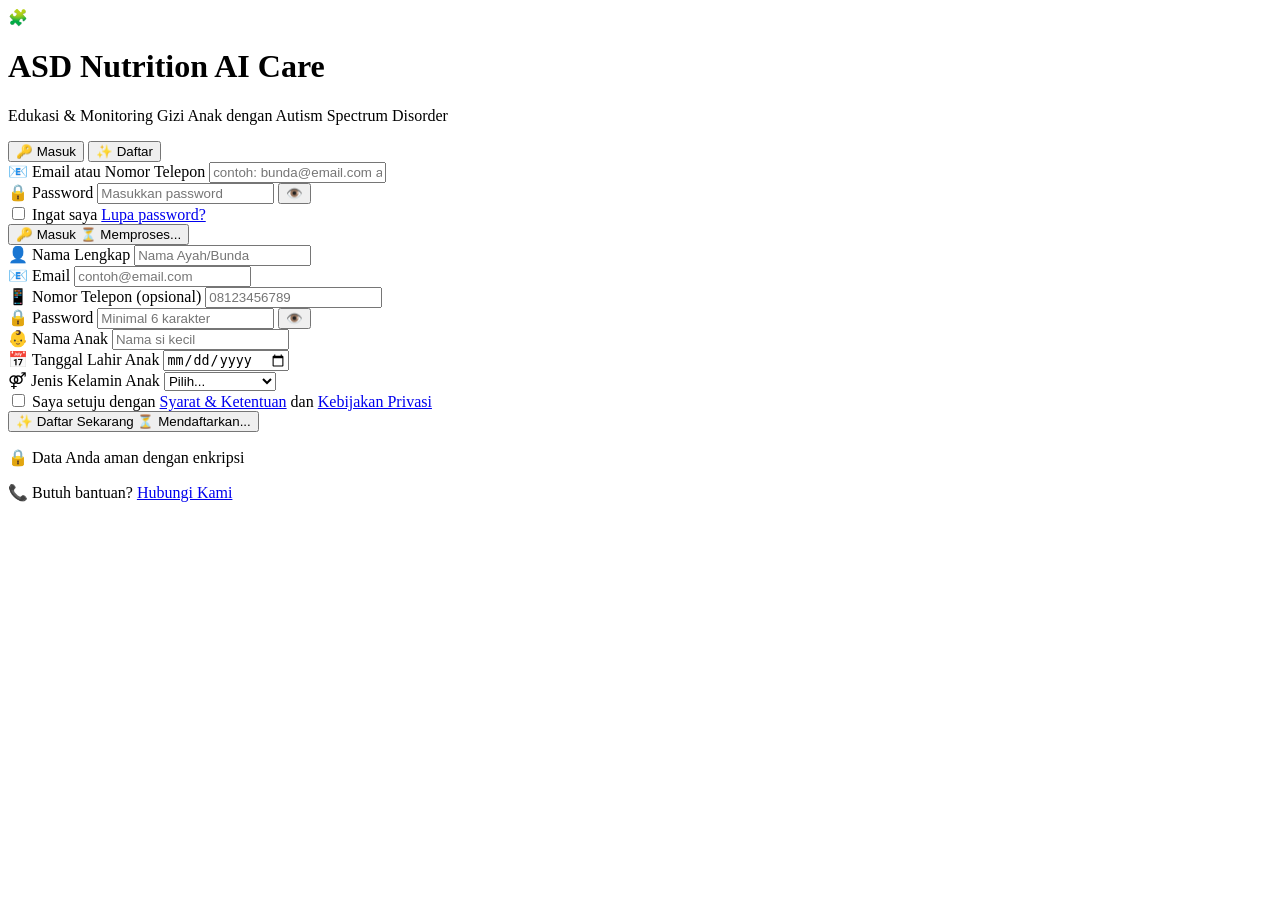
==== index.html @ 7f582e12 "Add files via upload" ====
<!DOCTYPE html>
<html lang="id">
<head>
    <meta charset="UTF-8">
    <meta name="viewport" content="width=device-width, initial-scale=1.0">
    <title>Login - ASD Nutrition AI Care</title>
    <link rel="stylesheet" href="css/style.css">
</head>
<body>

    <div class="auth-container">
        
        <!-- HEADER -->
        <div class="auth-header">
            <div class="logo-puzzle">🧩</div>
            <h1>ASD Nutrition AI Care</h1>
            <p>Edukasi & Monitoring Gizi Anak dengan Autism Spectrum Disorder</p>
        </div>

        <!-- TABS -->
        <div class="auth-tabs">
            <button class="tab-btn active" onclick="switchTab('login')">🔑 Masuk</button>
            <button class="tab-btn" onclick="switchTab('register')">✨ Daftar</button>
        </div>

        <!-- FORM LOGIN -->
        <form id="loginForm" class="auth-form active" onsubmit="handleLogin(event)">
            
            <div class="form-group">
                <label>📧 Email atau Nomor Telepon</label>
                <input type="text" id="loginId" placeholder="contoh: bunda@email.com atau 08123456789" required autocomplete="email">
            </div>
            
            <div class="form-group">
                <label>🔒 Password</label>
                <input type="password" id="loginPassword" placeholder="Masukkan password" required minlength="6">
                <button type="button" class="toggle-password" onclick="togglePassword('loginPassword')">👁️</button>
            </div>

            <div class="form-options">
                <label class="remember-me">
                    <input type="checkbox" id="rememberMe"> Ingat saya
                </label>
                <a href="#" class="forgot-password" onclick="alert('Fitur reset password akan segera hadir.')">Lupa password?</a>
            </div>

            <button type="submit" class="btn-auth" id="loginBtn">
                <span class="btn-text">🔑 Masuk</span>
                <span class="btn-loading">⏳ Memproses...</span>
            </button>

            <div id="loginMessage" class="message"></div>
        </form>

        <!-- FORM REGISTER -->
        <form id="registerForm" class="auth-form" onsubmit="handleRegister(event)">
            
            <div class="form-group">
                <label>👤 Nama Lengkap</label>
                <input type="text" id="regNama" placeholder="Nama Ayah/Bunda" required>
            </div>

            <div class="form-group">
                <label>📧 Email</label>
                <input type="email" id="regEmail" placeholder="contoh@email.com" required>
            </div>

            <div class="form-group">
                <label>📱 Nomor Telepon (opsional)</label>
                <input type="tel" id="regPhone" placeholder="08123456789">
            </div>

            <div class="form-group">
                <label>🔒 Password</label>
                <input type="password" id="regPassword" placeholder="Minimal 6 karakter" required minlength="6">
                <button type="button" class="toggle-password" onclick="togglePassword('regPassword')">👁️</button>
            </div>

            <div class="form-group">
                <label>👶 Nama Anak</label>
                <input type="text" id="regNamaAnak" placeholder="Nama si kecil">
            </div>

            <div class="form-group">
                <label>📅 Tanggal Lahir Anak</label>
                <input type="date" id="regTglLahir">
            </div>

            <div class="form-group">
                <label>⚤ Jenis Kelamin Anak</label>
                <select id="regJK">
                    <option value="">Pilih...</option>
                    <option value="Laki-laki">👦 Laki-laki</option>
                    <option value="Perempuan">👧 Perempuan</option>
                </select>
            </div>

            <div class="terms">
                <label>
                    <input type="checkbox" id="regTerms" required>
                    <span>Saya setuju dengan <a href="#">Syarat & Ketentuan</a> dan <a href="#">Kebijakan Privasi</a></span>
                </label>
            </div>

            <button type="submit" class="btn-auth" id="registerBtn">
                <span class="btn-text">✨ Daftar Sekarang</span>
                <span class="btn-loading">⏳ Mendaftarkan...</span>
            </button>

            <div id="registerMessage" class="message"></div>
        </form>

        <!-- FOOTER -->
        <div class="auth-footer">
            <p>🔒 Data Anda aman dengan enkripsi</p>
            <p>📞 Butuh bantuan? <a href="#">Hubungi Kami</a></p>
        </div>
    </div>

    <script>
        // ============================================
        // URL API (SUDAH TERPASANG!)
        // ============================================
        const API_URL = 'https://script.google.com/macros/s/AKfycbyBuXLReHkOVPHsONIhTI-LdXYp3rP0VInueTBW4-OGQe4g_kYvtAD1CAvgO3CZbyuj/exec';

        // ============================================
        // NAVIGASI TAB
        // ============================================
        function switchTab(tab) {
            const loginForm = document.getElementById('loginForm');
            const registerForm = document.getElementById('registerForm');
            const tabs = document.querySelectorAll('.tab-btn');

            if (tab === 'login') {
                loginForm.classList.add('active');
                registerForm.classList.remove('active');
                tabs[0].classList.add('active');
                tabs[1].classList.remove('active');
            } else {
                loginForm.classList.remove('active');
                registerForm.classList.add('active');
                tabs[0].classList.remove('active');
                tabs[1].classList.add('active');
            }

            document.getElementById('loginMessage').classList.remove('show');
            document.getElementById('registerMessage').classList.remove('show');
        }

        // ============================================
        // TOGGLE PASSWORD
        // ============================================
        function togglePassword(inputId) {
            const input = document.getElementById(inputId);
            const button = input.nextElementSibling;
            
            if (input.type === 'password') {
                input.type = 'text';
                button.textContent = '🙈';
            } else {
                input.type = 'password';
                button.textContent = '👁️';
            }
        }

        // ============================================
        // TAMPILKAN PESAN
        // ============================================
        function showMessage(formType, type, message) {
            const messageDiv = document.getElementById(formType + 'Message');
            messageDiv.textContent = message;
            messageDiv.className = 'message message-' + type + ' show';
            
            setTimeout(() => {
                messageDiv.classList.remove('show');
            }, 5000);
        }

        // ============================================
        // LOADING BUTTON
        // ============================================
        function setLoading(formType, isLoading) {
            const btnId = formType === 'login' ? 'loginBtn' : 'registerBtn';
            const btn = document.getElementById(btnId);
            const btnText = btn.querySelector('.btn-text');
            const btnLoading = btn.querySelector('.btn-loading');

            if (isLoading) {
                btnText.style.display = 'none';
                btnLoading.style.display = 'inline';
                btn.disabled = true;
            } else {
                btnText.style.display = 'inline';
                btnLoading.style.display = 'none';
                btn.disabled = false;
            }
        }

        // ============================================
        // LOGIN
        // ============================================
        async function handleLogin(event) {
            event.preventDefault();

            const loginId = document.getElementById('loginId').value.trim();
            const password = document.getElementById('loginPassword').value;

            if (!loginId || !password) {
                showMessage('login', 'error', 'Mohon isi email/telepon dan password');
                return;
            }

            if (password.length < 6) {
                showMessage('login', 'error', 'Password minimal 6 karakter');
                return;
            }

            setLoading('login', true);
            console.log('🔑 Mencoba login:', loginId);

            try {
                const url = API_URL + '?action=login&login_id=' + encodeURIComponent(loginId) + '&password=' + encodeURIComponent(password);
                console.log('📤 URL:', url);

                const response = await fetch(url);
                const data = await response.json();
                console.log('📥 Response:', data);

                if (data.success) {
                    showMessage('login', 'success', '✅ Login berhasil! Mengalihkan...');
                    
                    const session = { ...data, timestamp: new Date().getTime() };
                    localStorage.setItem('asd_nutrition_session', JSON.stringify(session));

                    setTimeout(() => {
                        window.location.href = 'dashboard.html';
                    }, 1000);
                } else {
                    showMessage('login', 'error', '❌ ' + (data.message || 'Login gagal'));
                }
            } catch (error) {
                console.error('❌ Error:', error);
                showMessage('login', 'error', '❌ Gagal terhubung ke server. Periksa koneksi internet.');
            } finally {
                setLoading('login', false);
            }
        }

        // ============================================
        // REGISTER
        // ============================================
        async function handleRegister(event) {
            event.preventDefault();

            const data = {
                nama: document.getElementById('regNama').value.trim(),
                email: document.getElementById('regEmail').value.trim(),
                phone: document.getElementById('regPhone').value.trim(),
                password: document.getElementById('regPassword').value,
                nama_anak: document.getElementById('regNamaAnak').value.trim(),
                tgl_lahir_anak: document.getElementById('regTglLahir').value,
                jk_anak: document.getElementById('regJK').value
            };

            if (!data.nama || !data.email || !data.password) {
                showMessage('register', 'error', 'Nama, Email, dan Password wajib diisi');
                return;
            }

            if (!/^[^\s@]+@[^\s@]+\.[^\s@]+$/.test(data.email)) {
                showMessage('register', 'error', 'Format email tidak valid');
                return;
            }

            if (data.password.length < 6) {
                showMessage('register', 'error', 'Password minimal 6 karakter');
                return;
            }

            if (!document.getElementById('regTerms').checked) {
                showMessage('register', 'error', 'Anda harus menyetujui Syarat & Ketentuan');
                return;
            }

            setLoading('register', true);
            console.log('📝 Mencoba registrasi:', data.email);

            try {
                const params = new URLSearchParams(data);
                const url = API_URL + '?action=register&' + params.toString();
                console.log('📤 URL:', url);

                const response = await fetch(url);
                const result = await response.json();
                console.log('📥 Response:', result);

                if (result.success) {
                    showMessage('register', 'success', '✅ Registrasi berhasil! Silakan login.');
                    document.getElementById('registerForm').reset();
                    
                    setTimeout(() => {
                        switchTab('login');
                        document.getElementById('loginId').value = data.email;
                    }, 2000);
                } else {
                    showMessage('register', 'error', '❌ ' + (result.message || 'Registrasi gagal'));
                }
            } catch (error) {
                console.error('❌ Error:', error);
                showMessage('register', 'error', '❌ Gagal terhubung ke server.');
            } finally {
                setLoading('register', false);
            }
        }

        // ============================================
        // CEK SESSION
        // ============================================
        document.addEventListener('DOMContentLoaded', function() {
            const session = localStorage.getItem('asd_nutrition_session');
            if (session) {
                try {
                    const sessionData = JSON.parse(session);
                    const now = new Date().getTime();
                    if (now - sessionData.timestamp < 24 * 60 * 60 * 1000) {
                        window.location.href = 'dashboard.html';
                    } else {
                        localStorage.removeItem('asd_nutrition_session');
                    }
                } catch (e) {
                    localStorage.removeItem('asd_nutrition_session');
                }
            }

            console.log('✅ ASD Nutrition AI Care siap!');
            console.log('🔗 API URL:', API_URL);
        });
    </script>
</body>
</html>
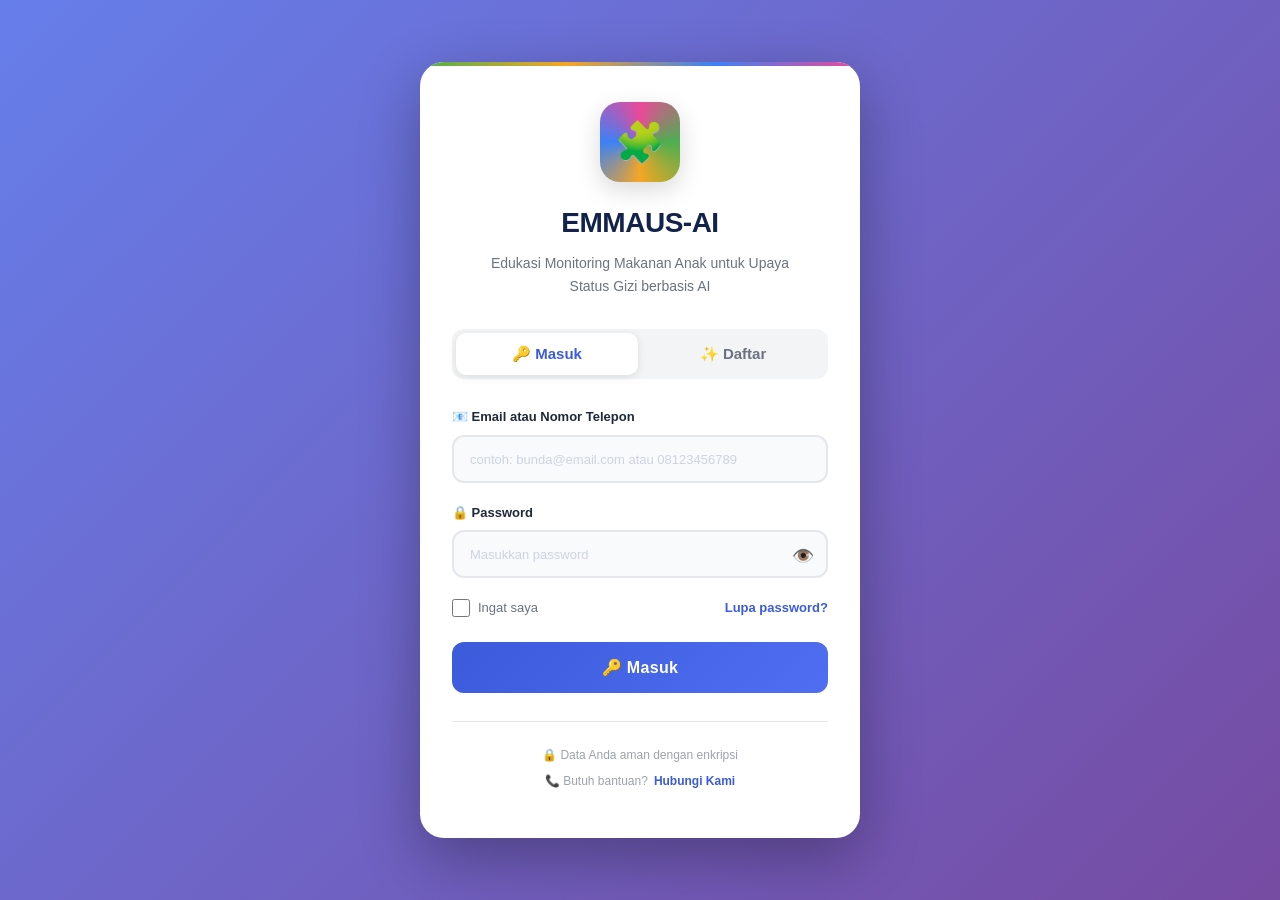
==== commit 28964d80: "Add files via upload" ====
--- a/index.html
+++ b/index.html
@@ -3,7 +3,7 @@
 <head>
     <meta charset="UTF-8">
     <meta name="viewport" content="width=device-width, initial-scale=1.0">
-    <title>Login - ASD Nutrition AI Care</title>
+    <title>Login - EMMAUS-AI</title>
     <link rel="stylesheet" href="css/style.css">
 </head>
 <body>
@@ -13,8 +13,8 @@
         <!-- HEADER -->
         <div class="auth-header">
             <div class="logo-puzzle">🧩</div>
-            <h1>ASD Nutrition AI Care</h1>
-            <p>Edukasi & Monitoring Gizi Anak dengan Autism Spectrum Disorder</p>
+            <h1>EMMAUS-AI</h1>
+            <p>Edukasi Monitoring Makanan Anak untuk Upaya Status Gizi berbasis AI</p>
         </div>
 
         <!-- TABS -->
@@ -121,7 +121,7 @@
         // ============================================
         // URL API (SUDAH TERPASANG!)
         // ============================================
-        const API_URL = 'https://script.google.com/macros/s/AKfycbyBuXLReHkOVPHsONIhTI-LdXYp3rP0VInueTBW4-OGQe4g_kYvtAD1CAvgO3CZbyuj/exec';
+       const API_URL = 'https://script.google.com/macros/s/AKfycbwnzngmAC5ymBJ0WHMHV6P_X29zuNqWDWPqN5Bxt3PFdAC3GEZYyXASx0bXk7wGTSmW/exec';
 
         // ============================================
         // NAVIGASI TAB
--- a/css/style.css
+++ b/css/style.css
@@ -0,0 +1,732 @@
+/* ============================================ */
+/* ASD NUTRITION AI CARE - MAIN STYLESHEET      */
+/* ============================================ */
+
+/* ============================================ */
+/* CSS VARIABLES (WARNA & UKURAN)               */
+/* ============================================ */
+:root {
+    /* Warna Utama */
+    --primary: #3b5bdb;
+    --primary-dark: #2b4bc7;
+    --primary-light: #e8edff;
+    
+    /* Warna Status */
+    --green: #e8f7ec;
+    --green-ic: #4caf50;
+    --blue: #eaf2fb;
+    --blue-ic: #3b82f6;
+    --orange: #fdf3e3;
+    --orange-ic: #f5a623;
+    --purple: #f2edfb;
+    --purple-ic: #8b5cf6;
+    --pink: #fdeaf1;
+    --pink-ic: #ec4899;
+    --teal: #e6f7f5;
+    --teal-ic: #14b8a6;
+    --red: #fee2e2;
+    --red-ic: #ef4444;
+    
+    /* Warna Netral */
+    --navy: #12224a;
+    --text-dark: #1f2937;
+    --text-gray: #6b7280;
+    --text-light: #9ca3af;
+    --white: #ffffff;
+    --border: #e5e7eb;
+    
+    /* Background */
+    --bg-gradient: linear-gradient(135deg, #667eea 0%, #764ba2 100%);
+    
+    /* Radius */
+    --radius-xs: 8px;
+    --radius-sm: 12px;
+    --radius: 18px;
+    --radius-lg: 24px;
+    
+    /* Shadows */
+    --shadow-sm: 0 2px 8px rgba(0, 0, 0, 0.1);
+    --shadow: 0 8px 30px rgba(0, 0, 0, 0.12);
+    --shadow-lg: 0 20px 60px rgba(0, 0, 0, 0.3);
+    --shadow-primary: 0 8px 20px rgba(59, 91, 219, 0.4);
+}
+
+/* ============================================ */
+/* RESET & BASE STYLES                          */
+/* ============================================ */
+*,
+*::before,
+*::after {
+    box-sizing: border-box;
+    margin: 0;
+    padding: 0;
+}
+
+html {
+    -webkit-text-size-adjust: 100%;
+    -webkit-tap-highlight-color: transparent;
+}
+
+body {
+    font-family: 'Segoe UI', Roboto, -apple-system, BlinkMacSystemFont, sans-serif;
+    background: var(--bg-gradient);
+    min-height: 100vh;
+    display: flex;
+    justify-content: center;
+    align-items: center;
+    padding: 20px;
+    margin: 0;
+    line-height: 1.5;
+    -webkit-font-smoothing: antialiased;
+    -moz-osx-font-smoothing: grayscale;
+}
+
+/* ============================================ */
+/* AUTH CONTAINER (Kartu Login)                 */
+/* ============================================ */
+.auth-container {
+    width: 100%;
+    max-width: 440px;
+    background: var(--white);
+    border-radius: var(--radius-lg);
+    padding: 40px 32px;
+    box-shadow: var(--shadow-lg);
+    animation: slideUp 0.6s cubic-bezier(0.16, 1, 0.3, 1);
+    position: relative;
+    overflow: hidden;
+}
+
+/* Garis dekoratif di atas kartu */
+.auth-container::before {
+    content: '';
+    position: absolute;
+    top: 0;
+    left: 0;
+    right: 0;
+    height: 4px;
+    background: linear-gradient(90deg, #4caf50, #f5a623, #3b82f6, #ec4899);
+}
+
+/* ============================================ */
+/* ANIMATIONS                                   */
+/* ============================================ */
+@keyframes slideUp {
+    from {
+        opacity: 0;
+        transform: translateY(40px);
+    }
+    to {
+        opacity: 1;
+        transform: translateY(0);
+    }
+}
+
+@keyframes fadeIn {
+    from { opacity: 0; }
+    to { opacity: 1; }
+}
+
+@keyframes rotatePuzzle {
+    0% { transform: rotate(0deg); }
+    100% { transform: rotate(360deg); }
+}
+
+@keyframes pulse {
+    0%, 100% { transform: scale(1); }
+    50% { transform: scale(1.05); }
+}
+
+@keyframes shake {
+    0%, 100% { transform: translateX(0); }
+    10%, 30%, 50%, 70%, 90% { transform: translateX(-4px); }
+    20%, 40%, 60%, 80% { transform: translateX(4px); }
+}
+
+/* ============================================ */
+/* AUTH HEADER                                  */
+/* ============================================ */
+.auth-header {
+    text-align: center;
+    margin-bottom: 32px;
+}
+
+.logo-puzzle {
+    width: 80px;
+    height: 80px;
+    border-radius: 20px;
+    background: conic-gradient(from 90deg, #4caf50, #f5a623, #3b82f6, #ec4899, #4caf50);
+    display: flex;
+    align-items: center;
+    justify-content: center;
+    font-size: 40px;
+    margin: 0 auto 20px;
+    animation: rotatePuzzle 4s linear infinite;
+    box-shadow: 0 8px 24px rgba(0, 0, 0, 0.15);
+    transition: transform 0.3s ease;
+}
+
+.logo-puzzle:hover {
+    animation-play-state: paused;
+    transform: scale(1.1);
+}
+
+.auth-header h1 {
+    font-size: 28px;
+    color: var(--navy);
+    margin-bottom: 8px;
+    font-weight: 800;
+    letter-spacing: -0.5px;
+}
+
+.auth-header p {
+    color: var(--text-gray);
+    font-size: 14px;
+    line-height: 1.6;
+    max-width: 300px;
+    margin: 0 auto;
+}
+
+/* ============================================ */
+/* AUTH TABS                                    */
+/* ============================================ */
+.auth-tabs {
+    display: flex;
+    margin-bottom: 28px;
+    background: #f3f4f6;
+    border-radius: var(--radius-sm);
+    padding: 4px;
+    gap: 4px;
+}
+
+.tab-btn {
+    flex: 1;
+    padding: 12px 20px;
+    border: none;
+    background: transparent;
+    font-size: 15px;
+    font-weight: 600;
+    color: var(--text-gray);
+    cursor: pointer;
+    border-radius: 10px;
+    transition: all 0.3s cubic-bezier(0.4, 0, 0.2, 1);
+    font-family: inherit;
+    position: relative;
+    overflow: hidden;
+}
+
+.tab-btn::before {
+    content: '';
+    position: absolute;
+    top: 50%;
+    left: 50%;
+    width: 0;
+    height: 0;
+    border-radius: 50%;
+    background: var(--primary);
+    transition: all 0.5s ease;
+    transform: translate(-50%, -50%);
+    z-index: 0;
+    opacity: 0;
+}
+
+.tab-btn:hover::before {
+    width: 300px;
+    height: 300px;
+    opacity: 0.05;
+}
+
+.tab-btn.active {
+    background: var(--white);
+    color: var(--primary);
+    box-shadow: var(--shadow-sm);
+}
+
+.tab-btn:hover:not(.active) {
+    color: var(--text-dark);
+    background: rgba(255, 255, 255, 0.5);
+}
+
+/* ============================================ */
+/* AUTH FORMS                                   */
+/* ============================================ */
+.auth-form {
+    display: none;
+    animation: fadeIn 0.4s ease;
+}
+
+.auth-form.active {
+    display: block;
+}
+
+/* ============================================ */
+/* FORM ELEMENTS                                */
+/* ============================================ */
+.form-group {
+    margin-bottom: 20px;
+    position: relative;
+}
+
+.form-group label {
+    display: block;
+    font-size: 13px;
+    font-weight: 600;
+    color: var(--text-dark);
+    margin-bottom: 8px;
+    transition: color 0.2s;
+}
+
+.form-group input,
+.form-group select {
+    width: 100%;
+    padding: 14px 16px;
+    border: 2px solid var(--border);
+    border-radius: var(--radius-sm);
+    font-size: 14px;
+    font-family: inherit;
+    transition: all 0.3s ease;
+    background: #f9fafb;
+    color: var(--text-dark);
+    outline: none;
+}
+
+.form-group input:hover,
+.form-group select:hover {
+    border-color: #cbd5e1;
+    background: #f3f4f6;
+}
+
+.form-group input:focus,
+.form-group select:focus {
+    border-color: var(--primary);
+    background: var(--white);
+    box-shadow: 0 0 0 4px rgba(59, 91, 219, 0.1);
+}
+
+.form-group input:focus + label,
+.form-group select:focus + label {
+    color: var(--primary);
+}
+
+.form-group input::placeholder {
+    color: #cbd5e1;
+    font-size: 13px;
+}
+
+/* Input dengan icon toggle password */
+.form-group input[type="password"],
+.form-group input[type="text"] {
+    padding-right: 48px;
+}
+
+/* Toggle Password Button */
+.toggle-password {
+    position: absolute;
+    right: 4px;
+    top: 34px;
+    background: none;
+    border: none;
+    cursor: pointer;
+    font-size: 18px;
+    padding: 8px 10px;
+    color: var(--text-light);
+    transition: all 0.2s;
+    z-index: 2;
+    border-radius: 8px;
+}
+
+.toggle-password:hover {
+    color: var(--text-dark);
+    background: #f3f4f6;
+}
+
+.toggle-password:active {
+    transform: scale(0.9);
+}
+
+/* Select styling */
+.form-group select {
+    appearance: none;
+    background-image: url("data:image/svg+xml,%3Csvg xmlns='http://www.w3.org/2000/svg' width='12' height='12' viewBox='0 0 12 12'%3E%3Cpath d='M6 8L1 3h10z' fill='%236b7280'/%3E%3C/svg%3E");
+    background-repeat: no-repeat;
+    background-position: right 16px center;
+    padding-right: 40px;
+    cursor: pointer;
+}
+
+/* Date input styling */
+.form-group input[type="date"] {
+    cursor: pointer;
+    color-scheme: light;
+}
+
+/* ============================================ */
+/* FORM OPTIONS (Remember me & Forgot)          */
+/* ============================================ */
+.form-options {
+    display: flex;
+    justify-content: space-between;
+    align-items: center;
+    margin-bottom: 24px;
+    font-size: 13px;
+}
+
+.remember-me {
+    display: flex;
+    align-items: center;
+    gap: 8px;
+    color: var(--text-gray);
+    cursor: pointer;
+    user-select: none;
+}
+
+.remember-me input[type="checkbox"] {
+    width: 18px;
+    height: 18px;
+    accent-color: var(--primary);
+    cursor: pointer;
+    border-radius: 4px;
+}
+
+.forgot-password {
+    color: var(--primary);
+    text-decoration: none;
+    font-weight: 600;
+    transition: all 0.2s;
+    position: relative;
+}
+
+.forgot-password::after {
+    content: '';
+    position: absolute;
+    bottom: -2px;
+    left: 0;
+    width: 0;
+    height: 1px;
+    background: var(--primary);
+    transition: width 0.3s;
+}
+
+.forgot-password:hover::after {
+    width: 100%;
+}
+
+.forgot-password:hover {
+    color: var(--primary-dark);
+}
+
+/* ============================================ */
+/* BUTTONS                                      */
+/* ============================================ */
+.btn-auth {
+    width: 100%;
+    padding: 16px;
+    background: linear-gradient(135deg, var(--primary), #4f6ef2);
+    color: var(--white);
+    border: none;
+    border-radius: var(--radius-sm);
+    font-size: 16px;
+    font-weight: 700;
+    cursor: pointer;
+    transition: all 0.3s cubic-bezier(0.4, 0, 0.2, 1);
+    font-family: inherit;
+    position: relative;
+    overflow: hidden;
+    letter-spacing: 0.3px;
+}
+
+/* Efek gelombang saat hover */
+.btn-auth::before {
+    content: '';
+    position: absolute;
+    top: 50%;
+    left: 50%;
+    width: 0;
+    height: 0;
+    border-radius: 50%;
+    background: rgba(255, 255, 255, 0.2);
+    transition: all 0.6s ease;
+    transform: translate(-50%, -50%);
+}
+
+.btn-auth:hover {
+    background: linear-gradient(135deg, var(--primary-dark), var(--primary));
+    transform: translateY(-2px);
+    box-shadow: var(--shadow-primary);
+}
+
+.btn-auth:hover::before {
+    width: 400px;
+    height: 400px;
+}
+
+.btn-auth:active {
+    transform: translateY(0);
+    box-shadow: 0 4px 12px rgba(59, 91, 219, 0.3);
+}
+
+.btn-auth:disabled {
+    background: #cbd5e1;
+    cursor: not-allowed;
+    transform: none;
+    box-shadow: none;
+}
+
+.btn-auth:disabled::before {
+    display: none;
+}
+
+.btn-text {
+    display: inline;
+    position: relative;
+    z-index: 1;
+}
+
+.btn-loading {
+    display: none;
+    position: relative;
+    z-index: 1;
+}
+
+/* Loading animation */
+.btn-auth:disabled .btn-text {
+    display: none;
+}
+
+.btn-auth:disabled .btn-loading {
+    display: inline;
+    animation: pulse 1s ease infinite;
+}
+
+/* ============================================ */
+/* MESSAGES (Error & Success)                   */
+/* ============================================ */
+.message {
+    padding: 14px 16px;
+    border-radius: var(--radius-sm);
+    margin-top: 16px;
+    font-size: 13px;
+    font-weight: 500;
+    display: none;
+    animation: fadeIn 0.3s ease;
+    line-height: 1.5;
+}
+
+.message.show {
+    display: flex;
+    align-items: flex-start;
+    gap: 8px;
+}
+
+.message-error {
+    background: var(--red);
+    color: #991b1b;
+    border: 1px solid #fca5a5;
+}
+
+.message-success {
+    background: var(--green);
+    color: #065f46;
+    border: 1px solid #6ee7b7;
+}
+
+.message-error::before {
+    content: '❌';
+    flex-shrink: 0;
+}
+
+.message-success::before {
+    content: '✅';
+    flex-shrink: 0;
+}
+
+/* Shake animation untuk error */
+.message-error.show {
+    animation: shake 0.5s ease, fadeIn 0.3s ease;
+}
+
+/* ============================================ */
+/* TERMS & CONDITIONS                           */
+/* ============================================ */
+.terms {
+    margin-bottom: 24px;
+    font-size: 13px;
+    color: var(--text-gray);
+    line-height: 1.6;
+}
+
+.terms label {
+    display: flex;
+    align-items: flex-start;
+    gap: 10px;
+    cursor: pointer;
+}
+
+.terms input[type="checkbox"] {
+    width: 18px;
+    height: 18px;
+    margin-top: 2px;
+    accent-color: var(--primary);
+    cursor: pointer;
+    flex-shrink: 0;
+}
+
+.terms a {
+    color: var(--primary);
+    text-decoration: none;
+    font-weight: 600;
+    transition: color 0.2s;
+}
+
+.terms a:hover {
+    color: var(--primary-dark);
+    text-decoration: underline;
+}
+
+/* ============================================ */
+/* AUTH FOOTER                                  */
+/* ============================================ */
+.auth-footer {
+    text-align: center;
+    margin-top: 28px;
+    padding-top: 24px;
+    border-top: 1px solid var(--border);
+}
+
+.auth-footer p {
+    font-size: 12px;
+    color: var(--text-light);
+    margin-bottom: 8px;
+    display: flex;
+    align-items: center;
+    justify-content: center;
+    gap: 6px;
+}
+
+.auth-footer a {
+    color: var(--primary);
+    text-decoration: none;
+    font-weight: 600;
+    transition: all 0.2s;
+    position: relative;
+}
+
+.auth-footer a::after {
+    content: '';
+    position: absolute;
+    bottom: -1px;
+    left: 0;
+    width: 0;
+    height: 1px;
+    background: var(--primary);
+    transition: width 0.3s;
+}
+
+.auth-footer a:hover::after {
+    width: 100%;
+}
+
+/* ============================================ */
+/* RESPONSIVE DESIGN                            */
+/* ============================================ */
+@media (max-width: 480px) {
+    body {
+        padding: 12px;
+        align-items: flex-start;
+        padding-top: 30px;
+    }
+
+    .auth-container {
+        padding: 30px 20px;
+        border-radius: 20px;
+    }
+
+    .auth-header h1 {
+        font-size: 24px;
+    }
+
+    .auth-header p {
+        font-size: 13px;
+    }
+
+    .logo-puzzle {
+        width: 60px;
+        height: 60px;
+        font-size: 30px;
+        border-radius: 16px;
+    }
+
+    .form-group input,
+    .form-group select {
+        padding: 12px 14px;
+        font-size: 13px;
+    }
+
+    .btn-auth {
+        padding: 14px;
+        font-size: 15px;
+    }
+
+    .tab-btn {
+        padding: 10px 16px;
+        font-size: 14px;
+    }
+}
+
+/* Untuk layar sangat kecil */
+@media (max-width: 360px) {
+    .auth-container {
+        padding: 24px 16px;
+    }
+
+    .auth-header h1 {
+        font-size: 22px;
+    }
+
+    .form-options {
+        flex-direction: column;
+        gap: 12px;
+        align-items: flex-start;
+    }
+}
+
+/* ============================================ */
+/* DARK MODE (Opsional - untuk nanti)           */
+/* ============================================ */
+@media (prefers-color-scheme: dark) {
+    /* Bisa ditambahkan nanti jika perlu */
+}
+
+/* ============================================ */
+/* UTILITY CLASSES                              */
+/* ============================================ */
+.text-center { text-align: center; }
+.text-left { text-align: left; }
+.text-right { text-align: right; }
+
+.mt-0 { margin-top: 0; }
+.mt-1 { margin-top: 8px; }
+.mt-2 { margin-top: 16px; }
+.mt-3 { margin-top: 24px; }
+.mt-4 { margin-top: 32px; }
+
+.mb-0 { margin-bottom: 0; }
+.mb-1 { margin-bottom: 8px; }
+.mb-2 { margin-bottom: 16px; }
+.mb-3 { margin-bottom: 24px; }
+
+.hidden { display: none !important; }
+.visible { display: block !important; }
+
+/* ============================================ */
+/* PRINT STYLES (Untuk nanti)                   */
+/* ============================================ */
+@media print {
+    body {
+        background: white;
+    }
+    
+    .auth-container {
+        box-shadow: none;
+        border: 1px solid #ddd;
+    }
+}
